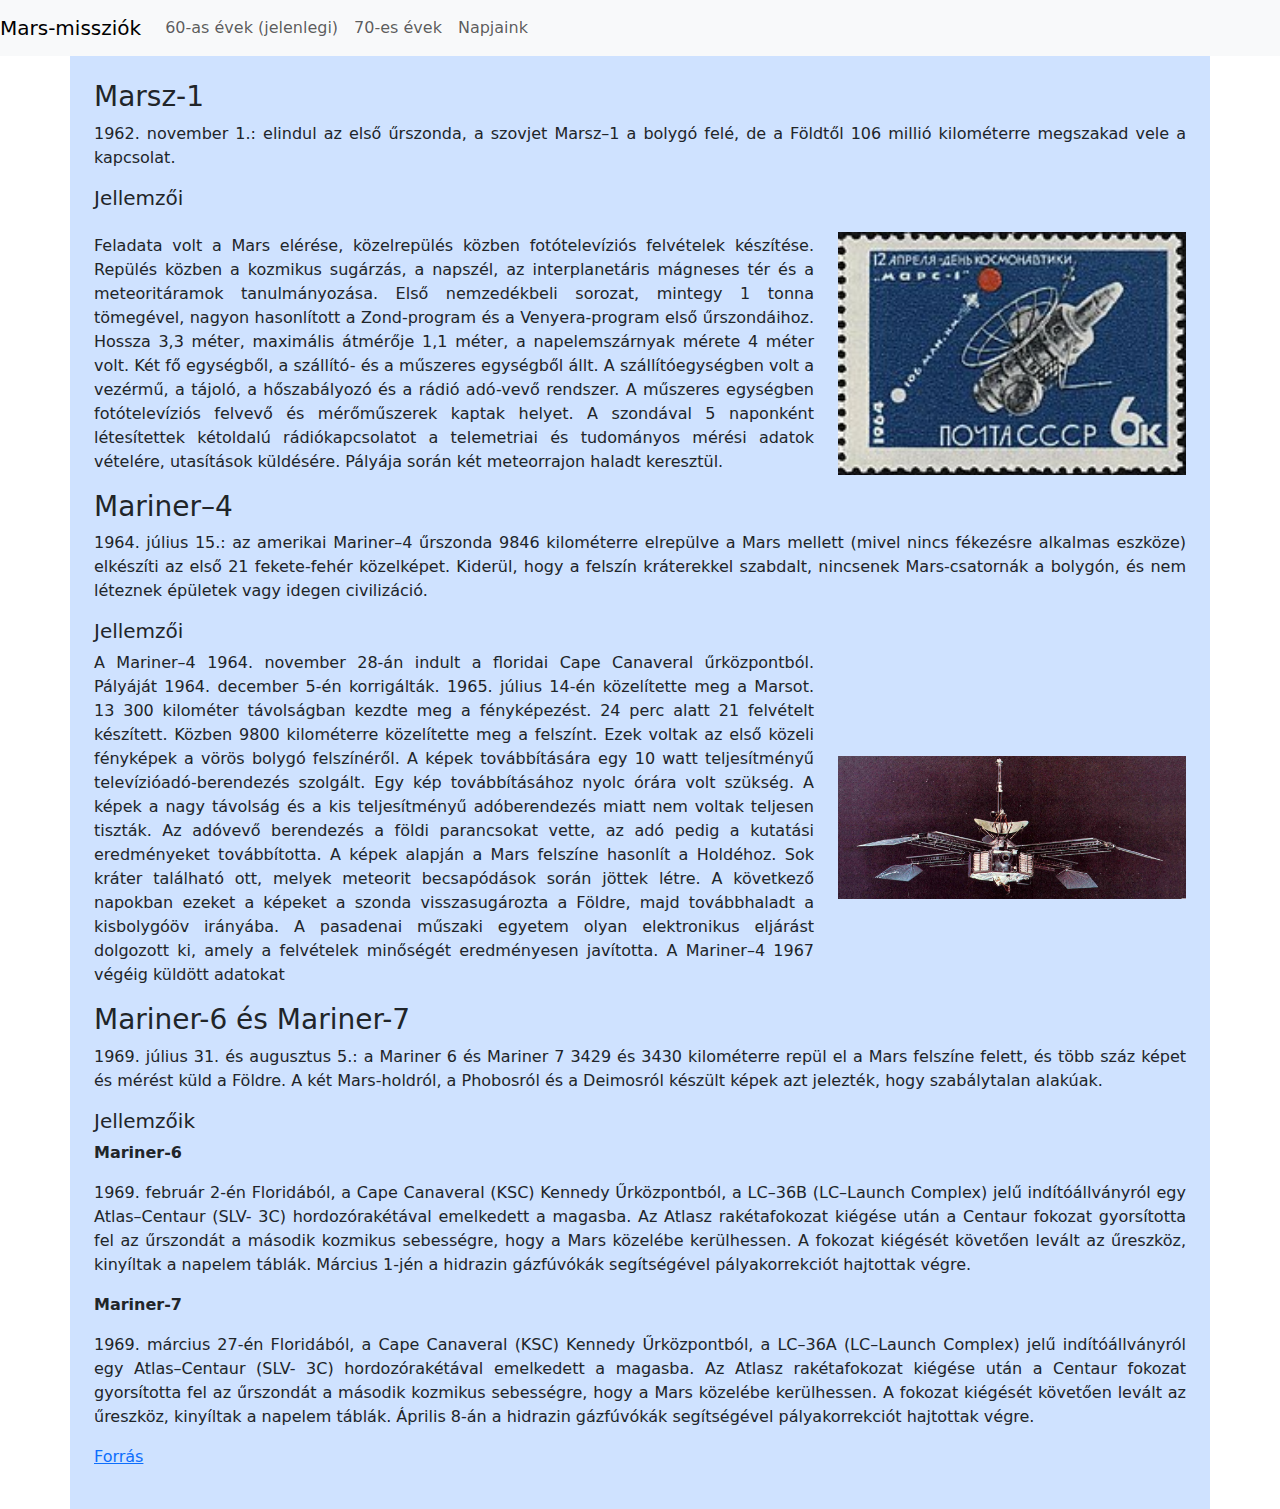
==== index.html @ 4b76fffa "fix img align and add col-md" ====
<!DOCTYPE html>
<html lang="hu">
<head>
    <meta charset="UTF-8">
    <meta name="viewport" content="width=device-width, initial-scale=1.0">
    <link rel="stylesheet" href="style.css">
    <title>Mars-missziók</title>
    <link href="https://cdn.jsdelivr.net/npm/bootstrap@5.3.3/dist/css/bootstrap.min.css" rel="stylesheet" integrity="sha384-QWTKZyjpPEjISv5WaRU9OFeRpok6YctnYmDr5pNlyT2bRjXh0JMhjY6hW+ALEwIH" crossorigin="anonymous">
    <script src="https://cdn.jsdelivr.net/npm/bootstrap@5.3.3/dist/js/bootstrap.bundle.min.js" integrity="sha384-YvpcrYf0tY3lHB60NNkmXc5s9fDVZLESaAA55NDzOxhy9GkcIdslK1eN7N6jIeHz" crossorigin="anonymous"></script>
</head>
<body>
    <nav class="navbar navbar-expand-lg navbar-light bg-light">
        <a class="navbar-brand" href="index.html">Mars-missziók</a>
        <button class="navbar-toggler" type="button" data-toggle="collapse" data-target="#navbarNav" aria-controls="navbarNav" aria-expanded="false" aria-label="Toggle navigation">
          <span class="navbar-toggler-icon"></span>
        </button>
        <div class="collapse navbar-collapse" id="navbarNav">
          <ul class="navbar-nav">
            <li class="nav-item">
              <a class="nav-link" href="index.html">60-as évek <span class="sr-only">(jelenlegi)</span></a>
            </li>
            <li class="nav-item">
              <a class="nav-link" href="hetvenes.html">70-es évek</a>
            </li>
            <li class="nav-item">
              <a class="nav-link" href="napjaink.html">Napjaink</a>
            </li>
          </ul>
        </div>
      </nav>

    <div class="container py-4 px-4 bg-primary-subtle">

    <section >
      <h3>Marsz-1</h3>
      <p>1962. november 1.: elindul az első űrszonda, a szovjet Marsz–1 a bolygó felé, de a Földtől 106 millió kilométerre megszakad vele a kapcsolat.</p>
      <h5>Jellemzői</h5>
      <div class="row">
        <div class="col-md-8">
          <p><p>Feladata volt a Mars elérése, közelrepülés közben fotótelevíziós felvételek készítése. Repülés közben a kozmikus sugárzás, a napszél, az interplanetáris mágneses tér és a meteoritáramok tanulmányozása. Első nemzedékbeli sorozat, mintegy 1 tonna tömegével, nagyon hasonlított a Zond-program és a Venyera-program első űrszondáihoz. Hossza 3,3 méter, maximális átmérője 1,1 méter, a napelemszárnyak mérete 4 méter volt. Két fő egységből, a szállító- és a műszeres egységből állt. A szállítóegységben volt a vezérmű, a tájoló, a hőszabályozó és a rádió adó-vevő rendszer. A műszeres egységben fotótelevíziós felvevő és mérőműszerek kaptak helyet. A szondával 5 naponként létesítettek kétoldalú rádiókapcsolatot a telemetriai és tudományos mérési adatok vételére, utasítások küldésére. Pályája során két meteorrajon haladt keresztül.</p></p>
        </div>
        <div class="col-md-4 d-flex justify-content-center align-items-center">
          <img src="img/marsz1.jpg" alt="">
        </div>
      </div>
    </section>

    <section>
      <h3>Mariner–4</h3>
      <p>1964. július 15.: az amerikai Mariner–4 űrszonda 9846 kilométerre elrepülve a Mars mellett (mivel nincs fékezésre alkalmas eszköze) elkészíti az első 21 fekete-fehér közelképet. Kiderül, hogy a felszín kráterekkel szabdalt, nincsenek Mars-csatornák a bolygón, és nem léteznek épületek vagy idegen civilizáció.</p>
      <h5>Jellemzői</h5>
      <div class="row">
        <div class="col-md-8">
          <p>A Mariner–4 1964. november 28-án indult a floridai Cape Canaveral űrközpontból. Pályáját 1964. december 5-én korrigálták. 1965. július 14-én közelítette meg a Marsot. 13 300 kilométer távolságban kezdte meg a fényképezést. 24 perc alatt 21 felvételt készített. Közben 9800 kilométerre közelítette meg a felszínt. Ezek voltak az első közeli fényképek a vörös bolygó felszínéről. A képek továbbítására egy 10 watt teljesítményű televízióadó-berendezés szolgált. Egy kép továbbításához nyolc órára volt szükség. A képek a nagy távolság és a kis teljesítményű adóberendezés miatt nem voltak teljesen tiszták. Az adóvevő berendezés a földi parancsokat vette, az adó pedig a kutatási eredményeket továbbította. A képek alapján a Mars felszíne hasonlít a Holdéhoz. Sok kráter található ott, melyek meteorit becsapódások során jöttek létre. A következő napokban ezeket a képeket a szonda visszasugározta a Földre, majd továbbhaladt a kisbolygóöv irányába. A pasadenai műszaki egyetem olyan elektronikus eljárást dolgozott ki, amely a felvételek minőségét eredményesen javította. A Mariner–4 1967 végéig küldött adatokat</p>
        </div>
        <div class="col-md-4 d-flex justify-content-center align-items-center">
          <img src="img/Mariner4.jpg" alt="">
        </div>
        
      </div>
    </section>
    
    <section>
      <h3>Mariner-6 és Mariner-7</h3>
      <p>1969. július 31. és augusztus 5.: a Mariner 6 és Mariner 7 3429 és 3430 kilométerre repül el a Mars felszíne felett, és több száz képet és mérést küld a Földre. A két Mars-holdról, a Phobosról és a Deimosról készült képek azt jelezték, hogy szabálytalan alakúak.</p>
      <h5>Jellemzőik</h5>
      <p><b>Mariner-6</b></p>
      <p>1969. február 2-én Floridából, a Cape Canaveral (KSC) Kennedy Űrközpontból, a LC–36B (LC–Launch Complex) jelű indítóállványról egy Atlas–Centaur (SLV- 3C) hordozórakétával emelkedett a magasba. Az Atlasz rakétafokozat kiégése után a Centaur fokozat gyorsította fel az űrszondát a második kozmikus sebességre, hogy a Mars közelébe kerülhessen. A fokozat kiégését követően levált az űreszköz, kinyíltak a napelem táblák. Március 1-jén a hidrazin gázfúvókák segítségével pályakorrekciót hajtottak végre.</p>
      <p><b>Mariner-7</b></p>
      <p>1969. március 27-én Floridából, a Cape Canaveral (KSC) Kennedy Űrközpontból, a LC–36A (LC–Launch Complex) jelű indítóállványról egy Atlas–Centaur (SLV- 3C) hordozórakétával emelkedett a magasba. Az Atlasz rakétafokozat kiégése után a Centaur fokozat gyorsította fel az űrszondát a második kozmikus sebességre, hogy a Mars közelébe kerülhessen. A fokozat kiégését követően levált az űreszköz, kinyíltak a napelem táblák. Április 8-án a hidrazin gázfúvókák segítségével pályakorrekciót hajtottak végre.</p>  
    </section>


    <footer>
      <p><a href="https://hu.wikipedia.org/wiki/Mars-kutat%C3%A1s">Forrás</a></p>
    </footer>
    </div>
    <script src="script.js"></script>
</body>
</html>
---- style.css ----
p{
    text-align: justify;
}
img{
    width: 100%;

}
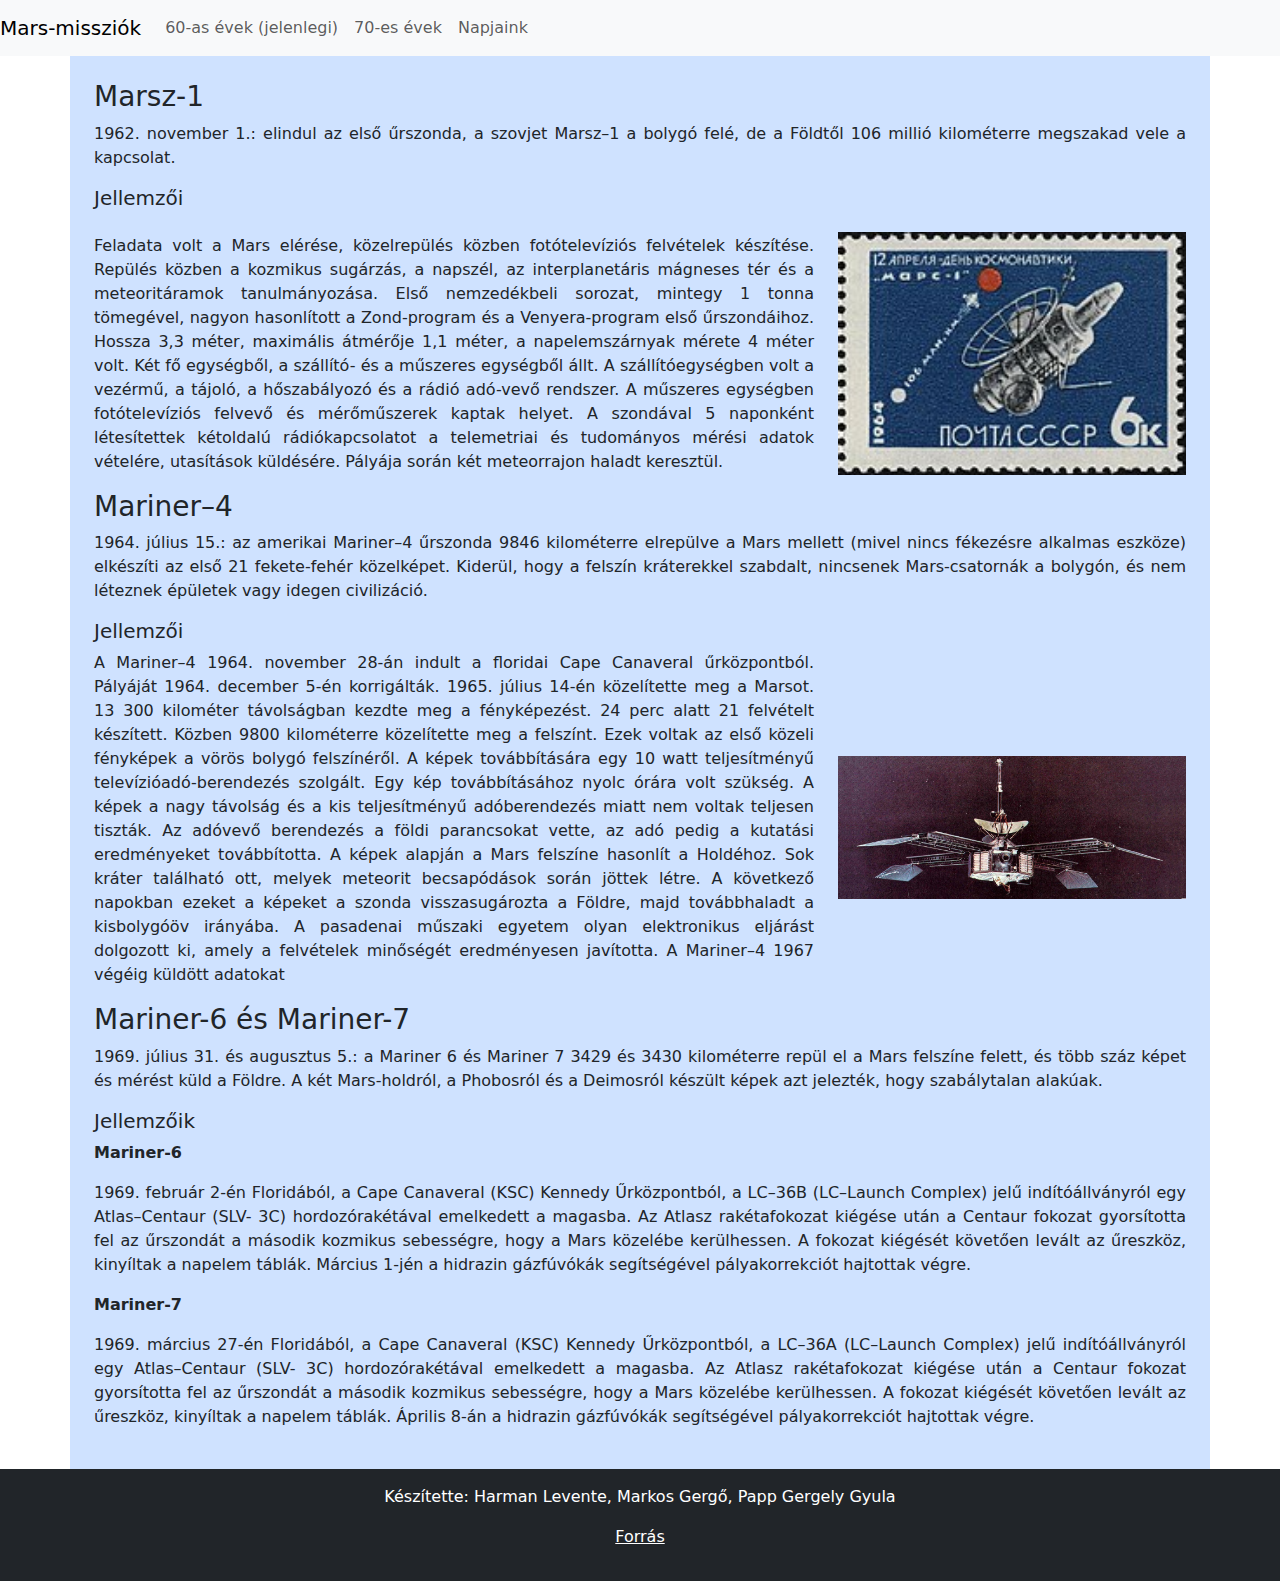
==== commit 455a437f: "fix and style footer" ====
--- a/index.html
+++ b/index.html
@@ -70,11 +70,12 @@
       <p>1969. március 27-én Floridából, a Cape Canaveral (KSC) Kennedy Űrközpontból, a LC–36A (LC–Launch Complex) jelű indítóállványról egy Atlas–Centaur (SLV- 3C) hordozórakétával emelkedett a magasba. Az Atlasz rakétafokozat kiégése után a Centaur fokozat gyorsította fel az űrszondát a második kozmikus sebességre, hogy a Mars közelébe kerülhessen. A fokozat kiégését követően levált az űreszköz, kinyíltak a napelem táblák. Április 8-án a hidrazin gázfúvókák segítségével pályakorrekciót hajtottak végre.</p>  
     </section>
 
+    </div>
 
-    <footer>
-      <p><a href="https://hu.wikipedia.org/wiki/Mars-kutat%C3%A1s">Forrás</a></p>
+    <footer class="bg-dark text-white text-center py-3">
+      <p>Készítette: Harman Levente, Markos Gergő, Papp Gergely Gyula</p>
+      <p><a class="text-white" href="https://hu.wikipedia.org/wiki/Mars-kutat%C3%A1s">Forrás</a></p>
     </footer>
-    </div>
     <script src="script.js"></script>
 </body>
 </html>--- a/style.css
+++ b/style.css
@@ -1,7 +1,7 @@
-p{
+.container{
     text-align: justify;
 }
 img{
     width: 100%;
+}
 
-}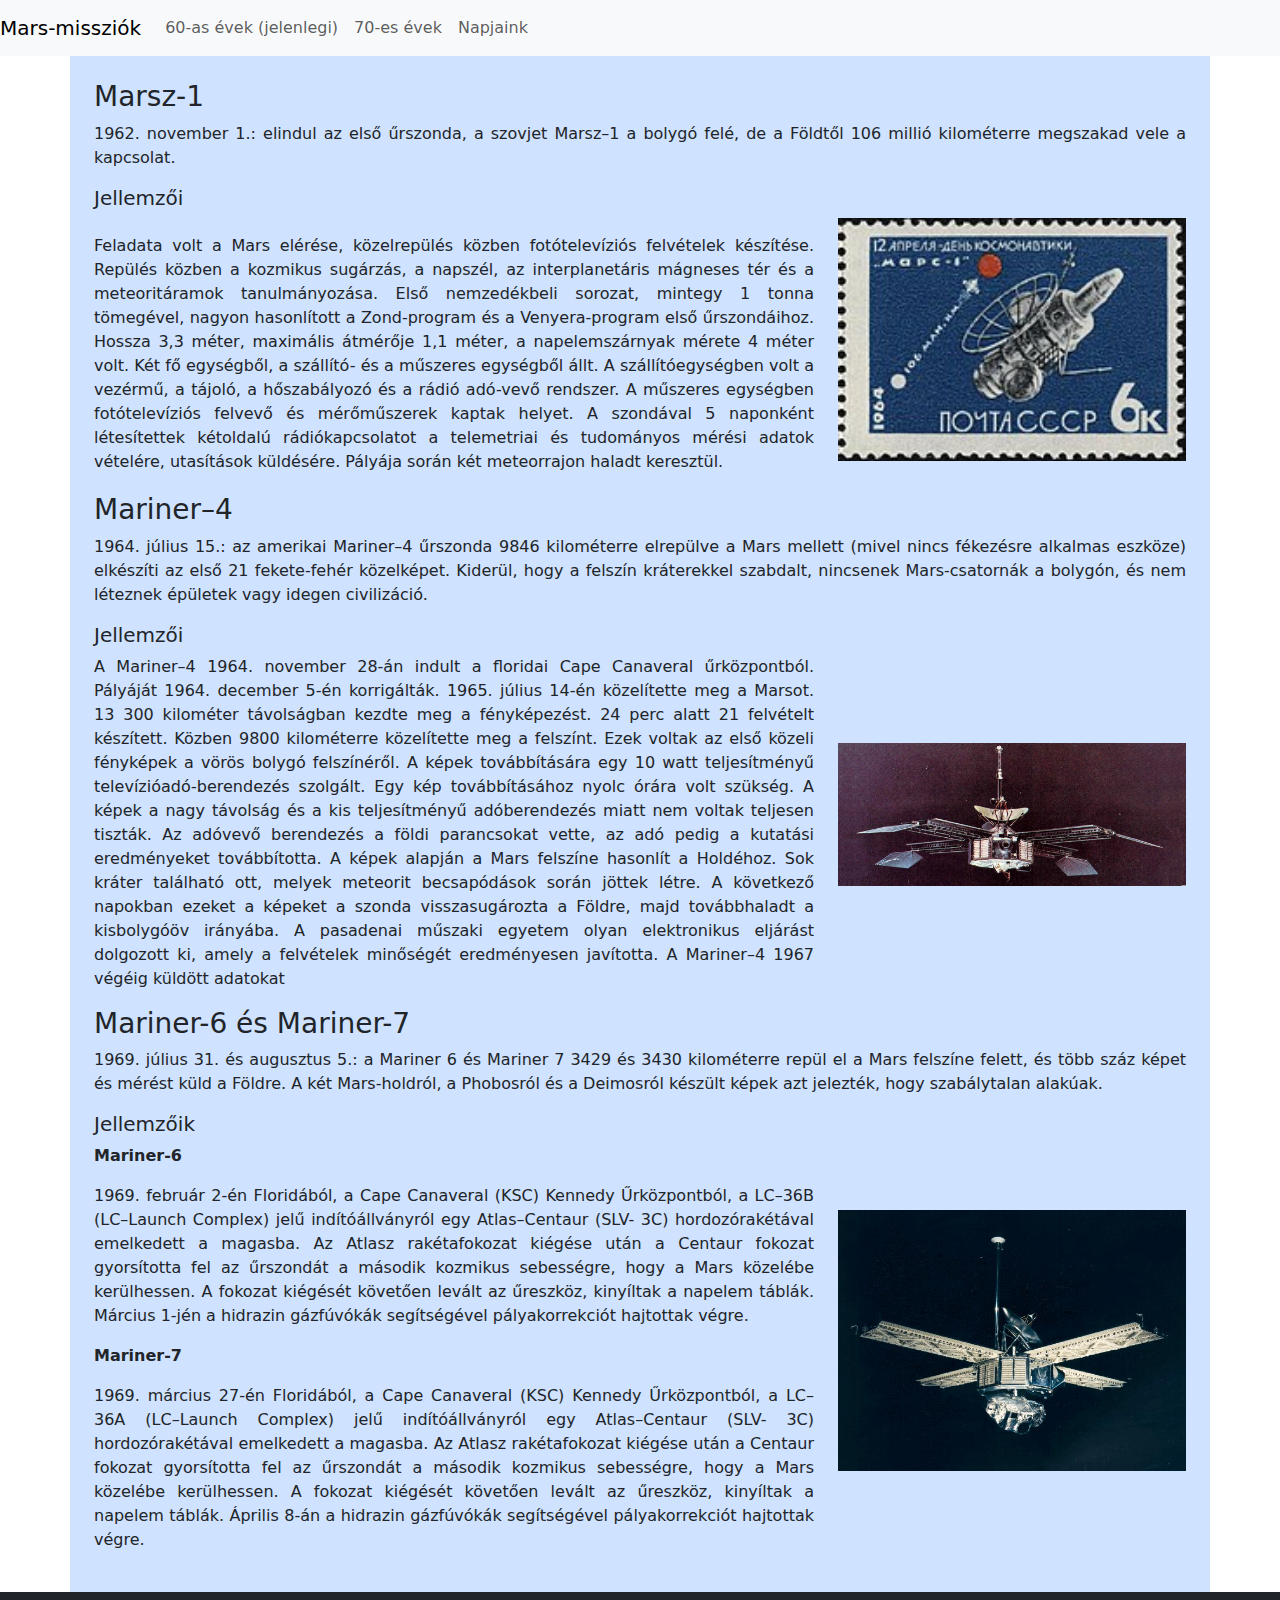
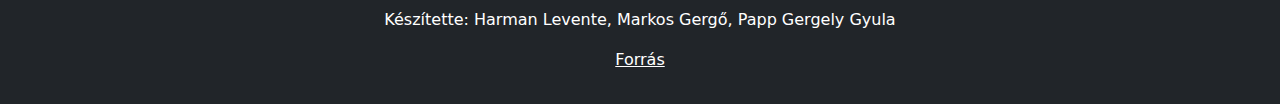
==== commit b9d92135: "add mariner6.jpg and set img padding" ====
--- a/index.html
+++ b/index.html
@@ -64,15 +64,22 @@
       <h3>Mariner-6 és Mariner-7</h3>
       <p>1969. július 31. és augusztus 5.: a Mariner 6 és Mariner 7 3429 és 3430 kilométerre repül el a Mars felszíne felett, és több száz képet és mérést küld a Földre. A két Mars-holdról, a Phobosról és a Deimosról készült képek azt jelezték, hogy szabálytalan alakúak.</p>
       <h5>Jellemzőik</h5>
-      <p><b>Mariner-6</b></p>
-      <p>1969. február 2-én Floridából, a Cape Canaveral (KSC) Kennedy Űrközpontból, a LC–36B (LC–Launch Complex) jelű indítóállványról egy Atlas–Centaur (SLV- 3C) hordozórakétával emelkedett a magasba. Az Atlasz rakétafokozat kiégése után a Centaur fokozat gyorsította fel az űrszondát a második kozmikus sebességre, hogy a Mars közelébe kerülhessen. A fokozat kiégését követően levált az űreszköz, kinyíltak a napelem táblák. Március 1-jén a hidrazin gázfúvókák segítségével pályakorrekciót hajtottak végre.</p>
-      <p><b>Mariner-7</b></p>
-      <p>1969. március 27-én Floridából, a Cape Canaveral (KSC) Kennedy Űrközpontból, a LC–36A (LC–Launch Complex) jelű indítóállványról egy Atlas–Centaur (SLV- 3C) hordozórakétával emelkedett a magasba. Az Atlasz rakétafokozat kiégése után a Centaur fokozat gyorsította fel az űrszondát a második kozmikus sebességre, hogy a Mars közelébe kerülhessen. A fokozat kiégését követően levált az űreszköz, kinyíltak a napelem táblák. Április 8-án a hidrazin gázfúvókák segítségével pályakorrekciót hajtottak végre.</p>  
+      <div class="row">
+        <div class="col-md-8">
+          <p><b>Mariner-6</b></p>
+          <p>1969. február 2-én Floridából, a Cape Canaveral (KSC) Kennedy Űrközpontból, a LC–36B (LC–Launch Complex) jelű indítóállványról egy Atlas–Centaur (SLV- 3C) hordozórakétával emelkedett a magasba. Az Atlasz rakétafokozat kiégése után a Centaur fokozat gyorsította fel az űrszondát a második kozmikus sebességre, hogy a Mars közelébe kerülhessen. A fokozat kiégését követően levált az űreszköz, kinyíltak a napelem táblák. Március 1-jén a hidrazin gázfúvókák segítségével pályakorrekciót hajtottak végre.</p>
+          <p><b>Mariner-7</b></p>
+          <p>1969. március 27-én Floridából, a Cape Canaveral (KSC) Kennedy Űrközpontból, a LC–36A (LC–Launch Complex) jelű indítóállványról egy Atlas–Centaur (SLV- 3C) hordozórakétával emelkedett a magasba. Az Atlasz rakétafokozat kiégése után a Centaur fokozat gyorsította fel az űrszondát a második kozmikus sebességre, hogy a Mars közelébe kerülhessen. A fokozat kiégését követően levált az űreszköz, kinyíltak a napelem táblák. Április 8-án a hidrazin gázfúvókák segítségével pályakorrekciót hajtottak végre.</p>      
+        </div>
+        <div class="col-md-4 d-flex justify-content-center align-items-center">
+          <img src="img/Mariner6.jpg" alt="">
+        </div>
+      </div>
     </section>
 
     </div>
 
-    <footer class="bg-dark text-white text-center py-3">
+    <footer class="bg-dark text-white py-3">
       <p>Készítette: Harman Levente, Markos Gergő, Papp Gergely Gyula</p>
       <p><a class="text-white" href="https://hu.wikipedia.org/wiki/Mars-kutat%C3%A1s">Forrás</a></p>
     </footer>
--- a/style.css
+++ b/style.css
@@ -3,5 +3,8 @@
 }
 img{
     width: 100%;
+    padding-bottom: 2rem;
 }
-
+footer{
+    text-align: center;
+}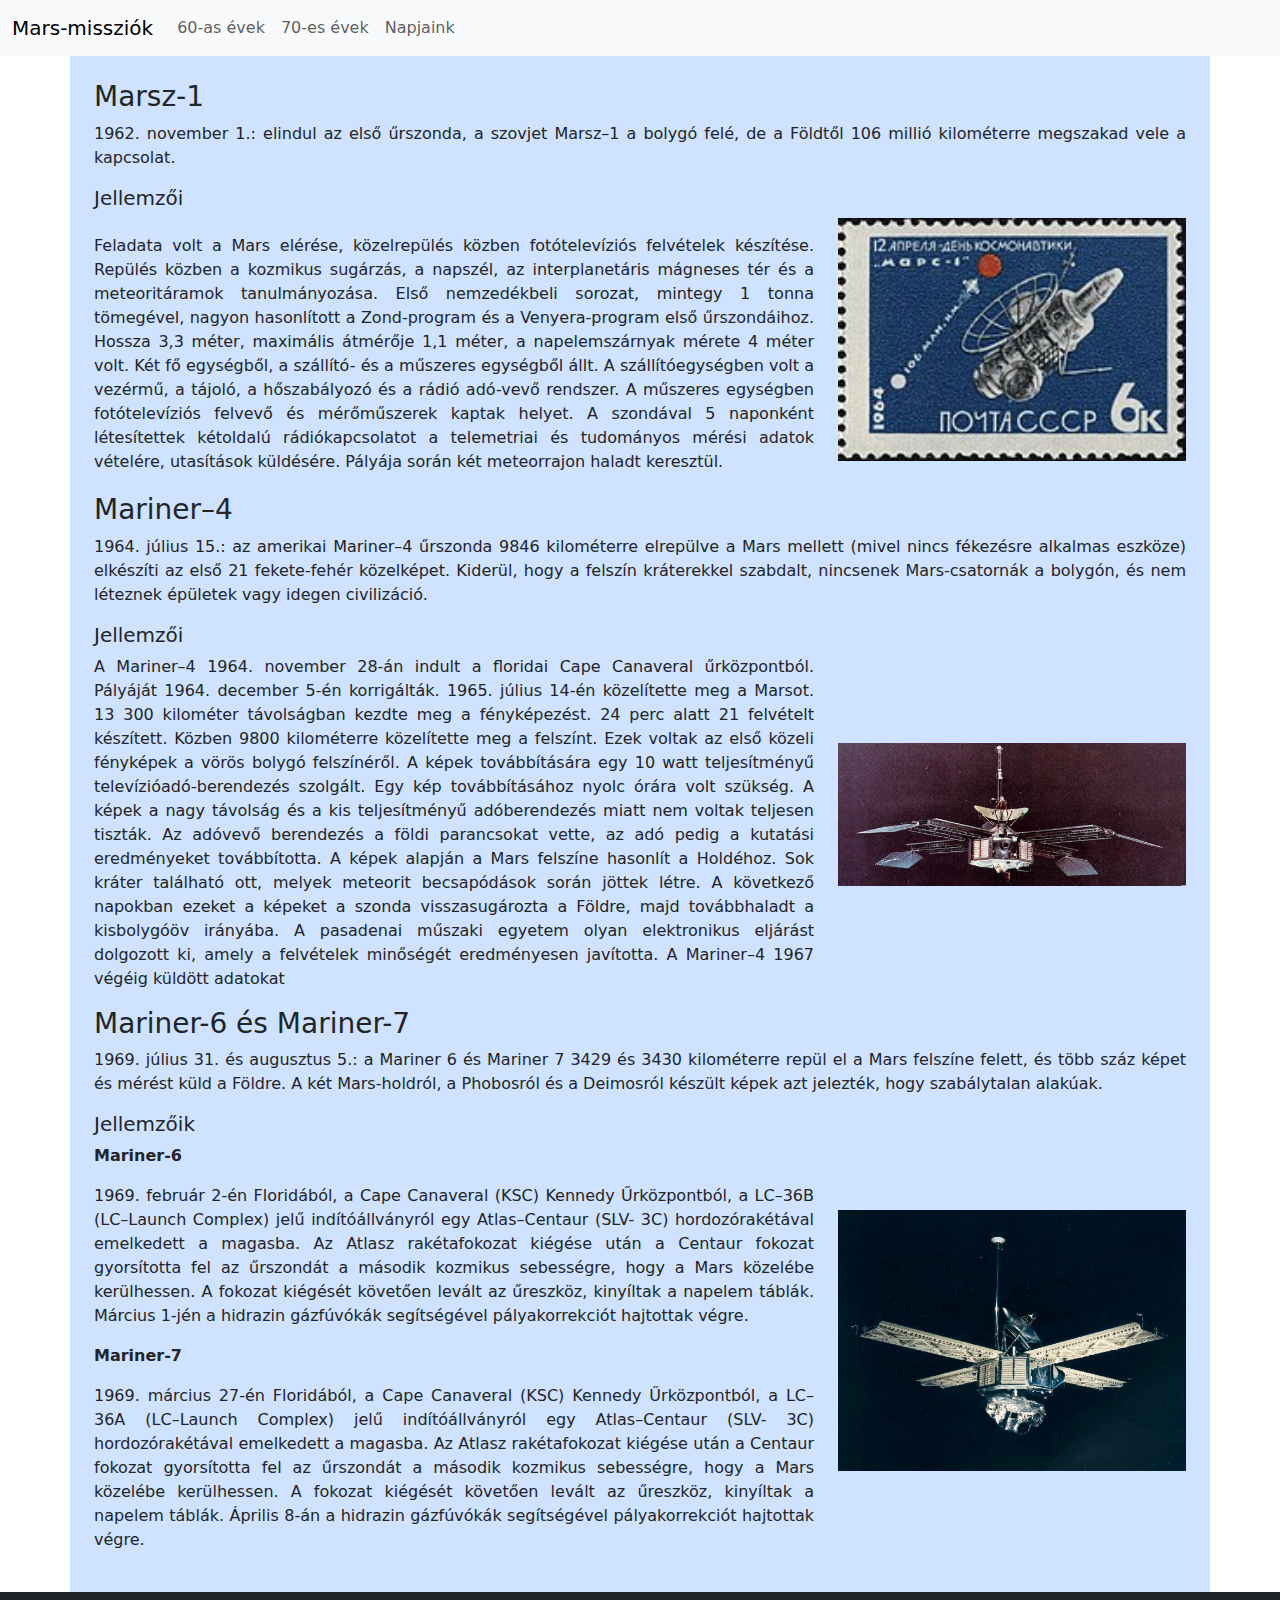
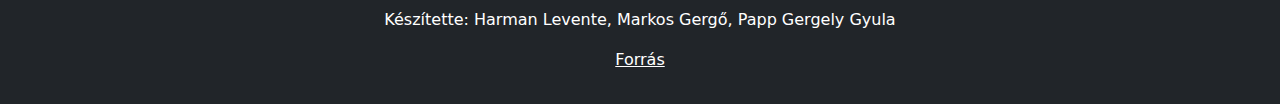
==== commit 772d004f: "fix navbar collapse" ====
--- a/index.html
+++ b/index.html
@@ -9,25 +9,27 @@
     <script src="https://cdn.jsdelivr.net/npm/bootstrap@5.3.3/dist/js/bootstrap.bundle.min.js" integrity="sha384-YvpcrYf0tY3lHB60NNkmXc5s9fDVZLESaAA55NDzOxhy9GkcIdslK1eN7N6jIeHz" crossorigin="anonymous"></script>
 </head>
 <body>
-    <nav class="navbar navbar-expand-lg navbar-light bg-light">
-        <a class="navbar-brand" href="index.html">Mars-missziók</a>
-        <button class="navbar-toggler" type="button" data-toggle="collapse" data-target="#navbarNav" aria-controls="navbarNav" aria-expanded="false" aria-label="Toggle navigation">
-          <span class="navbar-toggler-icon"></span>
-        </button>
-        <div class="collapse navbar-collapse" id="navbarNav">
-          <ul class="navbar-nav">
-            <li class="nav-item">
-              <a class="nav-link" href="index.html">60-as évek <span class="sr-only">(jelenlegi)</span></a>
-            </li>
-            <li class="nav-item">
-              <a class="nav-link" href="hetvenes.html">70-es évek</a>
-            </li>
-            <li class="nav-item">
-              <a class="nav-link" href="napjaink.html">Napjaink</a>
-            </li>
-          </ul>
-        </div>
-      </nav>
+  <nav class="navbar navbar-expand-lg bg-body-tertiary">
+    <div class="container-fluid">
+      <a class="navbar-brand" href="index.html">Mars-missziók</a>
+      <button class="navbar-toggler" type="button" data-bs-toggle="collapse" data-bs-target="#navbarNav" aria-controls="navbarNav" aria-expanded="false" aria-label="Toggle navigation">
+        <span class="navbar-toggler-icon"></span>
+      </button>
+      <div class="collapse navbar-collapse" id="navbarNav">
+        <ul class="navbar-nav">
+          <li class="nav-item">
+            <a class="nav-link" aria-current="page" href="index.html">60-as évek</a>
+          </li>
+          <li class="nav-item">
+            <a class="nav-link" href="hetvenes.html">70-es évek</a>
+          </li>
+          <li class="nav-item">
+            <a class="nav-link" href="napjaink.html">Napjaink</a>
+          </li>
+        </ul>
+      </div>
+    </div>
+  </nav>
 
     <div class="container py-4 px-4 bg-primary-subtle">
 
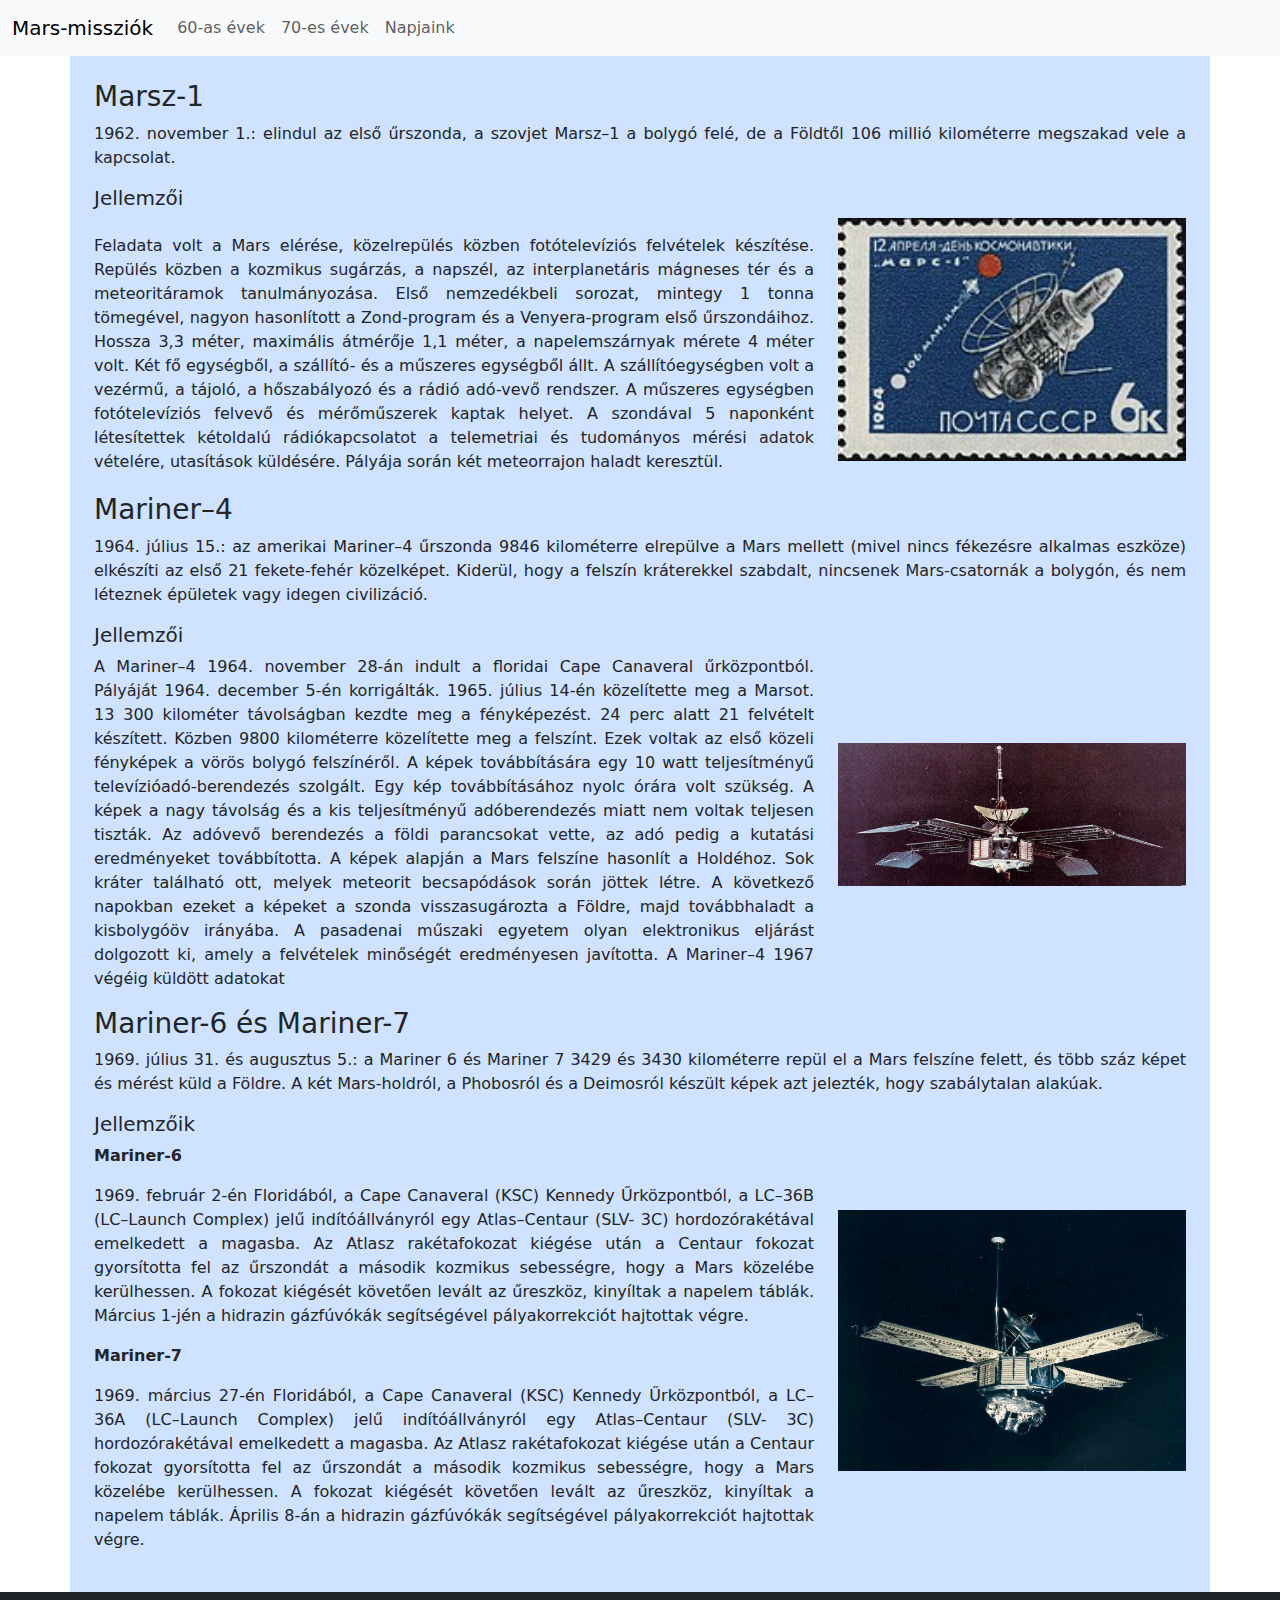
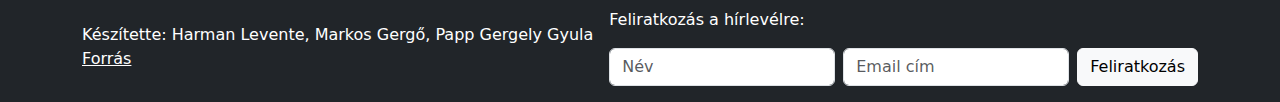
==== commit b823478d: "add form to footer" ====
--- a/index.html
+++ b/index.html
@@ -82,9 +82,21 @@
     </div>
 
     <footer class="bg-dark text-white py-3">
-      <p>Készítette: Harman Levente, Markos Gergő, Papp Gergely Gyula</p>
-      <p><a class="text-white" href="https://hu.wikipedia.org/wiki/Mars-kutat%C3%A1s">Forrás</a></p>
-    </footer>
+      <div class="container d-flex justify-content-between align-items-center flex-wrap">
+          <div>
+              <p class="mb-0">Készítette: Harman Levente, Markos Gergő, Papp Gergely Gyula</p>
+              <p class="mb-0"><a class="text-white" href="https://hu.wikipedia.org/wiki/Mars-kutat%C3%A1s">Forrás</a></p>
+          </div>
+          <div>
+            <p>Feliratkozás a hírlevélre:</p>
+            <form class="d-flex">
+                <input type="text" id="name" name="name" class="form-control me-2" placeholder="Név">
+                <input type="email" id="email" name="email" class="form-control me-2" placeholder="Email cím">
+                <button type="submit" id="submit" class="btn btn-light">Feliratkozás</button>
+            </form>  
+          </div>
+      </div>
+  </footer>
     <script src="script.js"></script>
 </body>
 </html>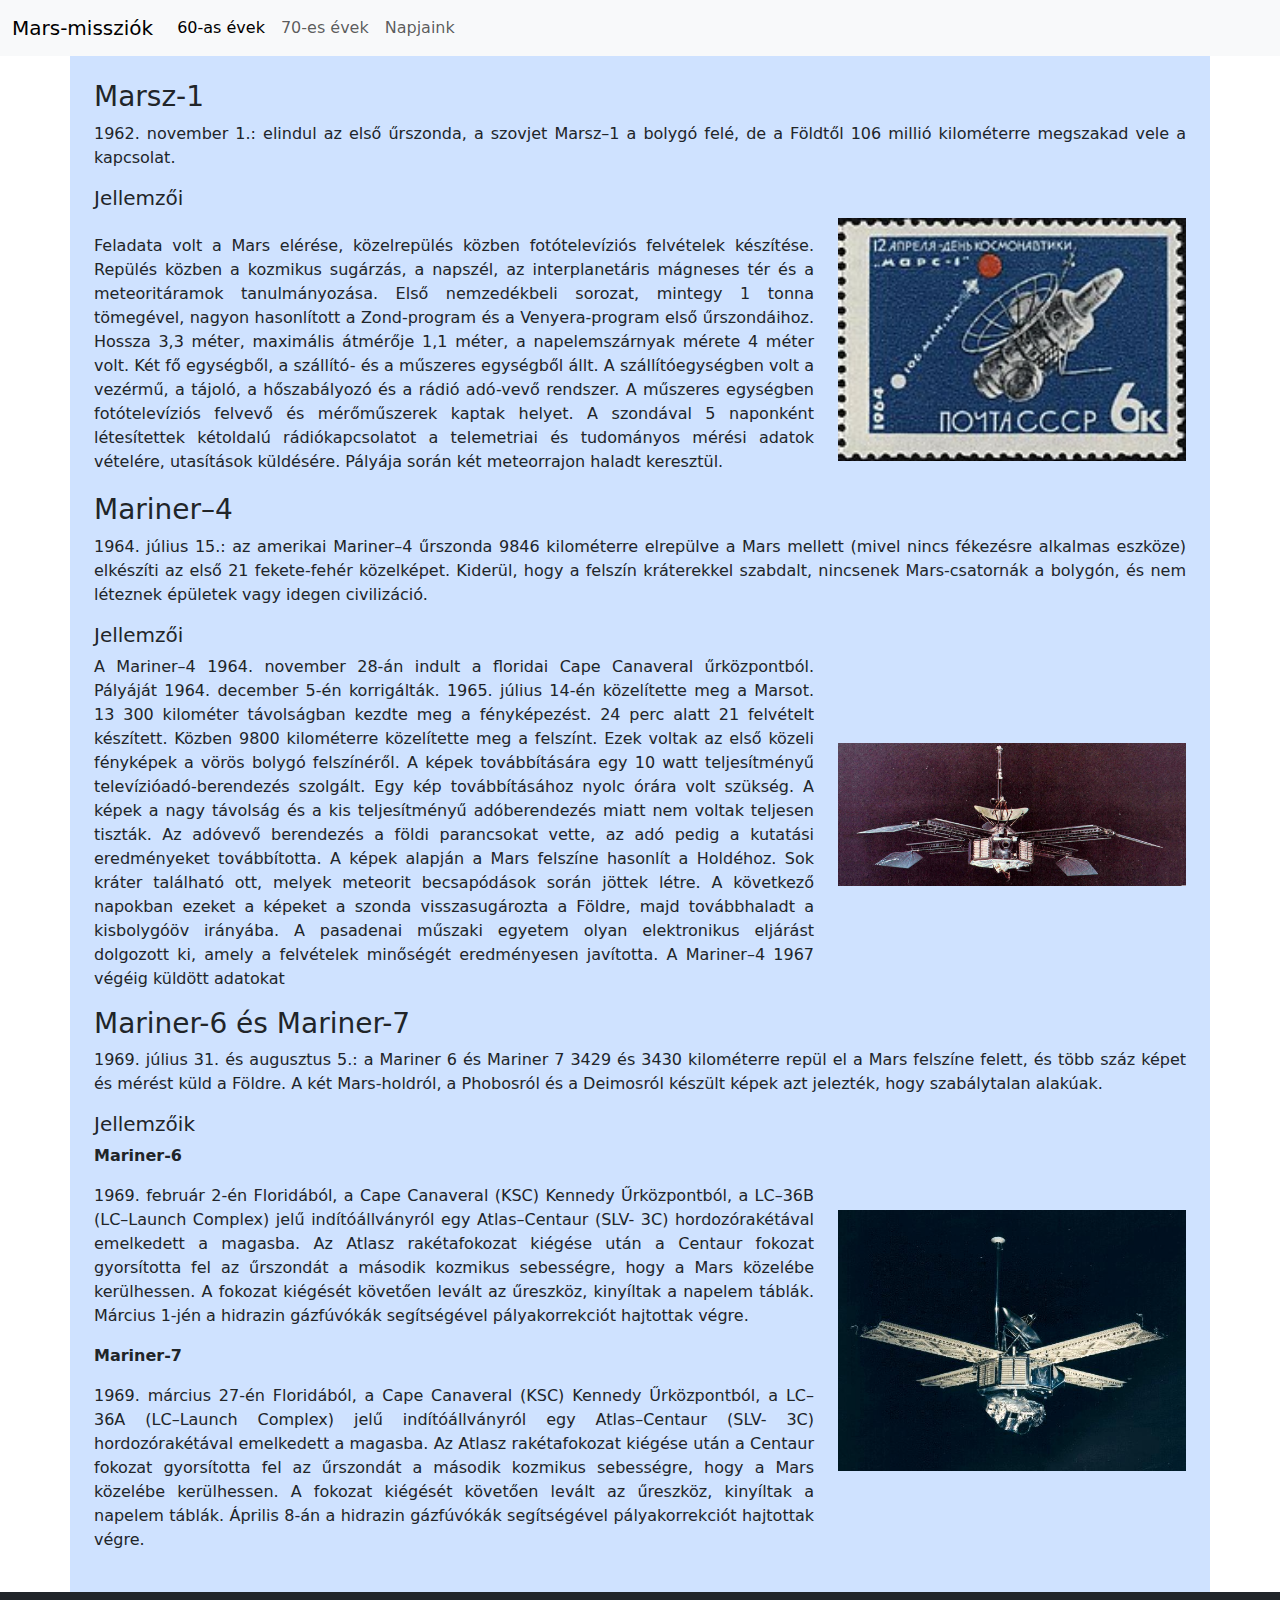
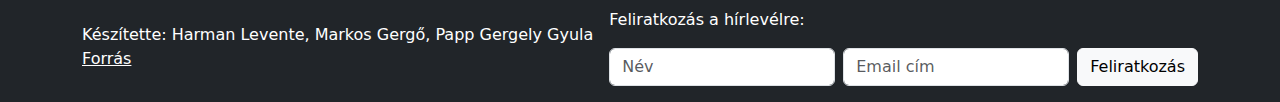
==== commit e6f0398f: "navbar modification" ====
--- a/index.html
+++ b/index.html
@@ -18,7 +18,7 @@
       <div class="collapse navbar-collapse" id="navbarNav">
         <ul class="navbar-nav">
           <li class="nav-item">
-            <a class="nav-link" aria-current="page" href="index.html">60-as évek</a>
+            <a class="nav-link active" aria-current="page" href="index.html">60-as évek</a>
           </li>
           <li class="nav-item">
             <a class="nav-link" href="hetvenes.html">70-es évek</a>
@@ -30,6 +30,7 @@
       </div>
     </div>
   </nav>
+
 
     <div class="container py-4 px-4 bg-primary-subtle">
 
@@ -85,7 +86,7 @@
       <div class="container d-flex justify-content-between align-items-center flex-wrap">
           <div>
               <p class="mb-0">Készítette: Harman Levente, Markos Gergő, Papp Gergely Gyula</p>
-              <p class="mb-0"><a class="text-white" href="https://hu.wikipedia.org/wiki/Mars-kutat%C3%A1s">Forrás</a></p>
+              <p class="mb-0"><a class="text-white" target="_blank" href="https://hu.wikipedia.org/wiki/Mars-kutat%C3%A1s">Forrás</a></p>
           </div>
           <div>
             <p>Feliratkozás a hírlevélre:</p>
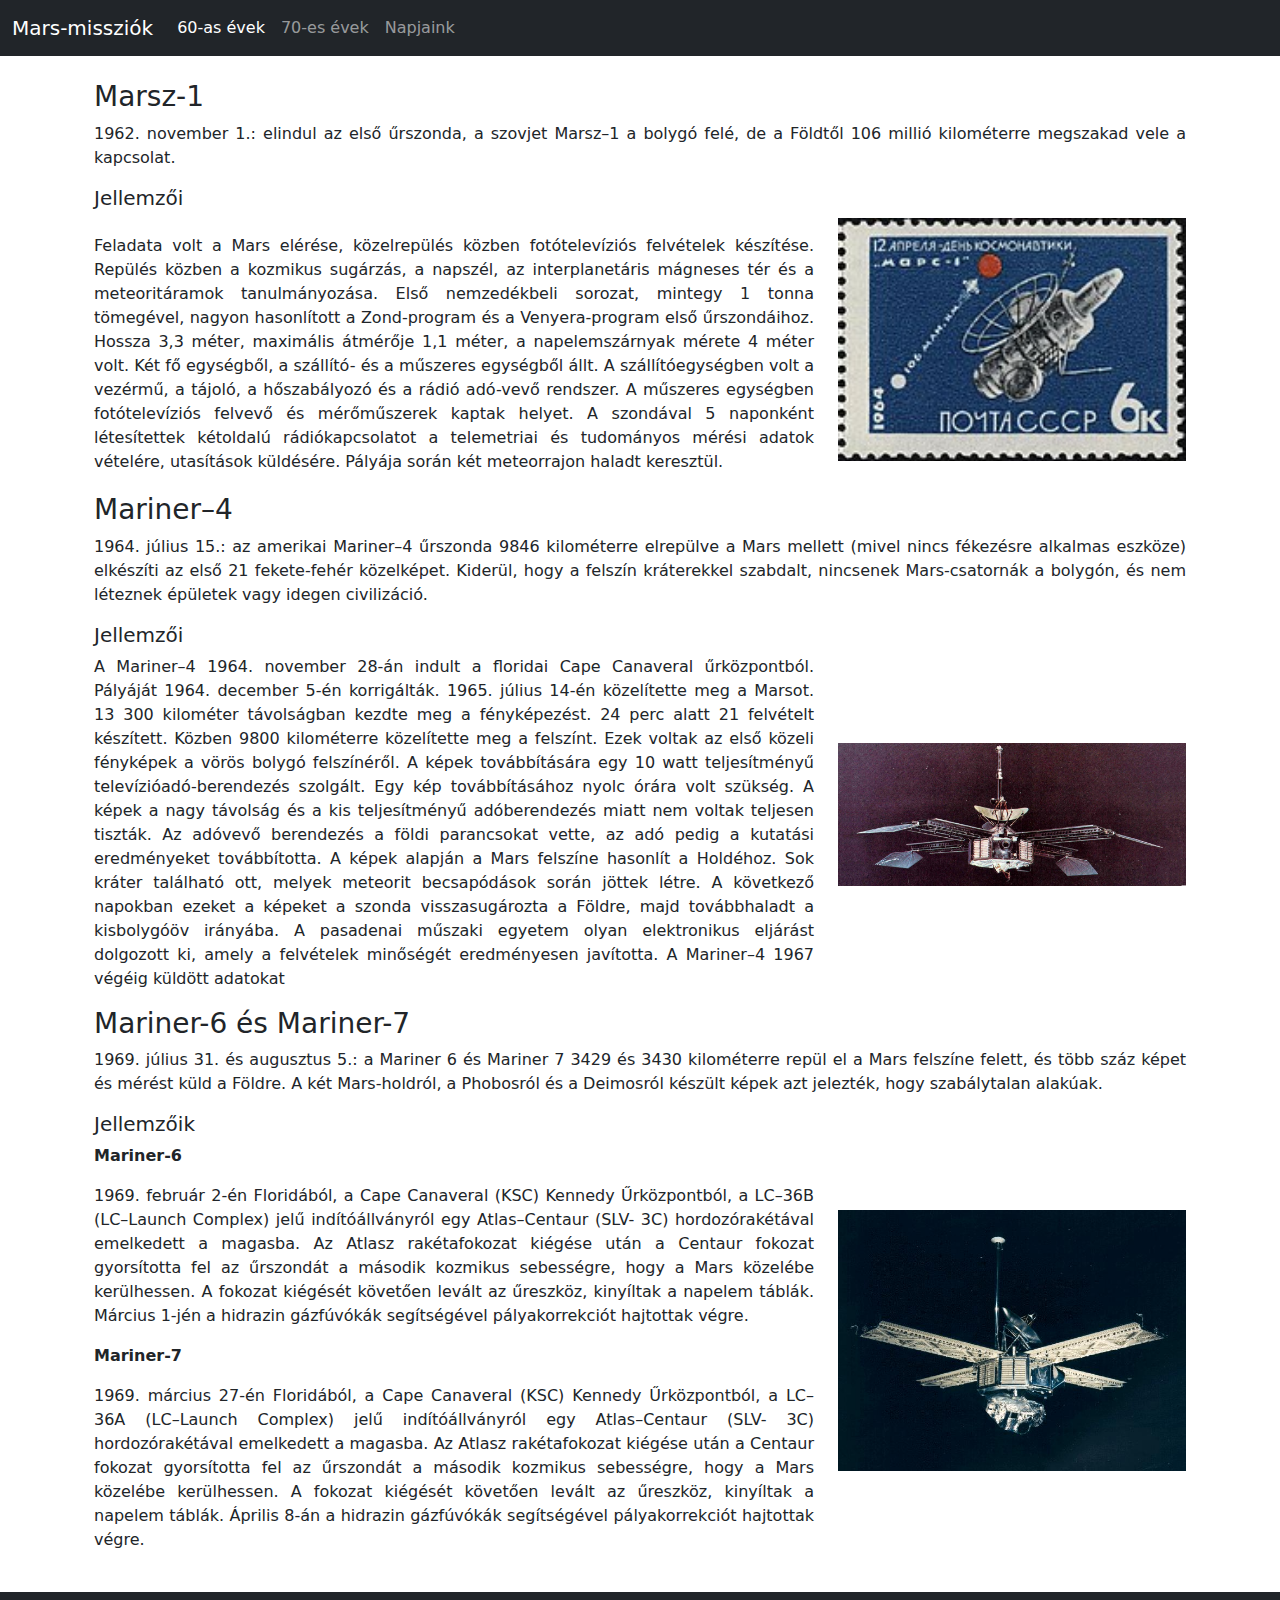
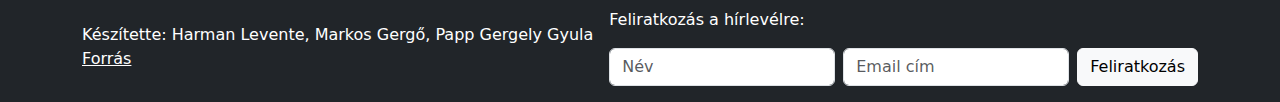
==== commit ad7d2008: "modify navbar" ====
--- a/index.html
+++ b/index.html
@@ -3,13 +3,13 @@
 <head>
     <meta charset="UTF-8">
     <meta name="viewport" content="width=device-width, initial-scale=1.0">
-    <link rel="stylesheet" href="style.css">
     <title>Mars-missziók</title>
     <link href="https://cdn.jsdelivr.net/npm/bootstrap@5.3.3/dist/css/bootstrap.min.css" rel="stylesheet" integrity="sha384-QWTKZyjpPEjISv5WaRU9OFeRpok6YctnYmDr5pNlyT2bRjXh0JMhjY6hW+ALEwIH" crossorigin="anonymous">
+    <link rel="stylesheet" href="style.css">
     <script src="https://cdn.jsdelivr.net/npm/bootstrap@5.3.3/dist/js/bootstrap.bundle.min.js" integrity="sha384-YvpcrYf0tY3lHB60NNkmXc5s9fDVZLESaAA55NDzOxhy9GkcIdslK1eN7N6jIeHz" crossorigin="anonymous"></script>
 </head>
 <body>
-  <nav class="navbar navbar-expand-lg bg-body-tertiary">
+  <nav class="navbar navbar-expand-lg navbar-dark bg-dark">
     <div class="container-fluid">
       <a class="navbar-brand" href="index.html">Mars-missziók</a>
       <button class="navbar-toggler" type="button" data-bs-toggle="collapse" data-bs-target="#navbarNav" aria-controls="navbarNav" aria-expanded="false" aria-label="Toggle navigation">
@@ -24,15 +24,15 @@
             <a class="nav-link" href="hetvenes.html">70-es évek</a>
           </li>
           <li class="nav-item">
-            <a class="nav-link" href="napjaink.html">Napjaink</a>
+            <a class="nav-link " href="napjaink.html">Napjaink</a>
           </li>
         </ul>
       </div>
     </div>
-  </nav>
+</nav>
 
 
-    <div class="container py-4 px-4 bg-primary-subtle">
+    <div class="container black py-4 px-4">
 
     <section >
       <h3>Marsz-1</h3>
--- a/style.css
+++ b/style.css
@@ -7,4 +7,9 @@
 }
 footer{
     text-align: center;
+}
+.cards{
+    display: flex;
+    flex-wrap: wrap;
+    justify-content: space-around;
 }